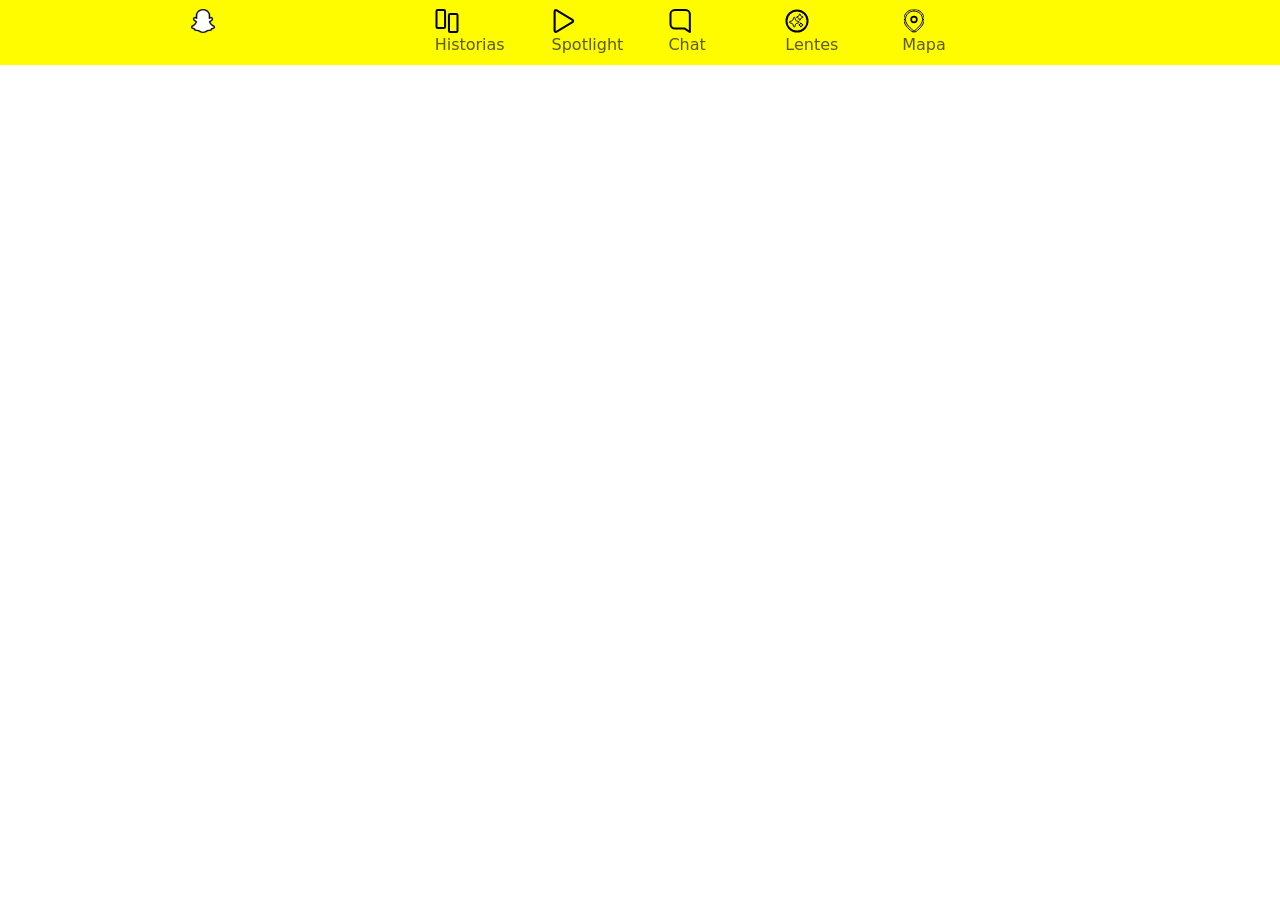
==== snatchap/index.html @ 935321ee "imagenes" ====
<!doctype html>
<html lang="es">

<head>
    <meta charset="utf-8">
    <meta name="viewport" content="width=device-width, initial-scale=1">
    <title>Snapchat - The fastest way to share a moment!</title>
    <link href="https://cdn.jsdelivr.net/npm/bootstrap@5.3.0-alpha1/dist/css/bootstrap.min.css" rel="stylesheet" integrity="sha384-GLhlTQ8iRABdZLl6O3oVMWSktQOp6b7In1Zl3/Jr59b6EGGoI1aFkw7cmDA6j6gD" crossorigin="anonymous">
    <link rel="stylesheet" href="assets/css/estilo.css">
</head>

<body>
    <!-- <div class="container"> -->
        <div class="row">
            <ul class="nav" style="background-color: #fffc00">
                <li class="nav-item col-4 justify-content-center">
                    <div style="background-color: #fffc00;" class="d-flex justify-content-center align-content-center w-100px h-100% ">
                        <a class="nav-link disabled" aria-current="page" href="#">
                        <img src="assets/img/logo_snapchat.svg" width="24" height="24" class="logo">
                </a>
            </div>
                </li>
                <div class="row">
                    <li class="nav-item col-2">
                        <a class="nav-link disabled " href="#">
                          <img src="assets/img/icono_historias.svg" class="historia" width="24" height="24">
                        Historias</a>
                      </li>
                      <li class="nav-item col-2">
                        <a class="nav-link disabled" href="#">
                          <img src="assets/img/icono_spotlight.svg" width="24" height="24">
                        Spotlight</a>
                      </li>
                      <li class="nav-item col-2">
                        <a class="nav-link disabled">
                          <img src="assets/img/icono_chat.svg" width="24" height="24">
                        Chat</a>
                      </li>
                      <li class="nav-item col-2">
                          <a class="nav-link disabled">
                              <img src="assets/img/icono_lentes.svg" width="24" height="24" >
                          Lentes</a>
                        </li>
                        <li class="nav-item col-2">
                          <a class="nav-link disabled">
                              <img src="assets/img/icono_mapa.svg" width="24" height="24">
                          Mapa</a>

                </div>
                </li>
              </ul>
        </div>
    </div>
    
    
        <div class="container bg-body #fffc00">

        </div>
      
    <script src="https://cdn.jsdelivr.net/npm/bootstrap@5.3.0-alpha1/dist/js/bootstrap.bundle.min.js" integrity="sha384-w76AqPfDkMBDXo30jS1Sgez6pr3x5MlQ1ZAGC+nuZB+EYdgRZgiwxhTBTkF7CXvN" crossorigin="anonymous"></script>
</body>

</html>
---- snatchap/assets/css/estilo.css ----
.color1 {
    background-color: rgb(179, 255, 0);
    height: 100px;
}

.color2 {
    background-color: rgb(233, 24, 17);
    height: 100px;
}

.color3 {
    background-color: rgb(0, 255, 21);
    height: 100px;
}

.color4 {
    background-color: rgb(255, 0, 179);
    height: 100px;
}

.color5 {
    background-color: rgb(79, 167, 167);
    height: 100px;
}

.color6 {
    background-color: rgb(70, 148, 236);
    height: 100px;
}

.color7 {
    background-color: rgb(255, 174, 0);
    height: 100px;
}

.color8 {
    background-color: rgb(204, 0, 255);
    height: 100px;
}

.color9 {
    background-color: rgb(182, 72, 132);
    height: 100px;
}

.color10 {
    background-color: rgb(167, 235, 128);
    height: 100px;
}

.color11 {
    background-color: rgb(219, 135, 86);
    height: 100px;
}

.color12 {
    background-color: rgb(50, 16, 247);
    height: 100px;
}

.color13 {
    background-color: rgb(163, 163, 163);
    height: 100px;
}
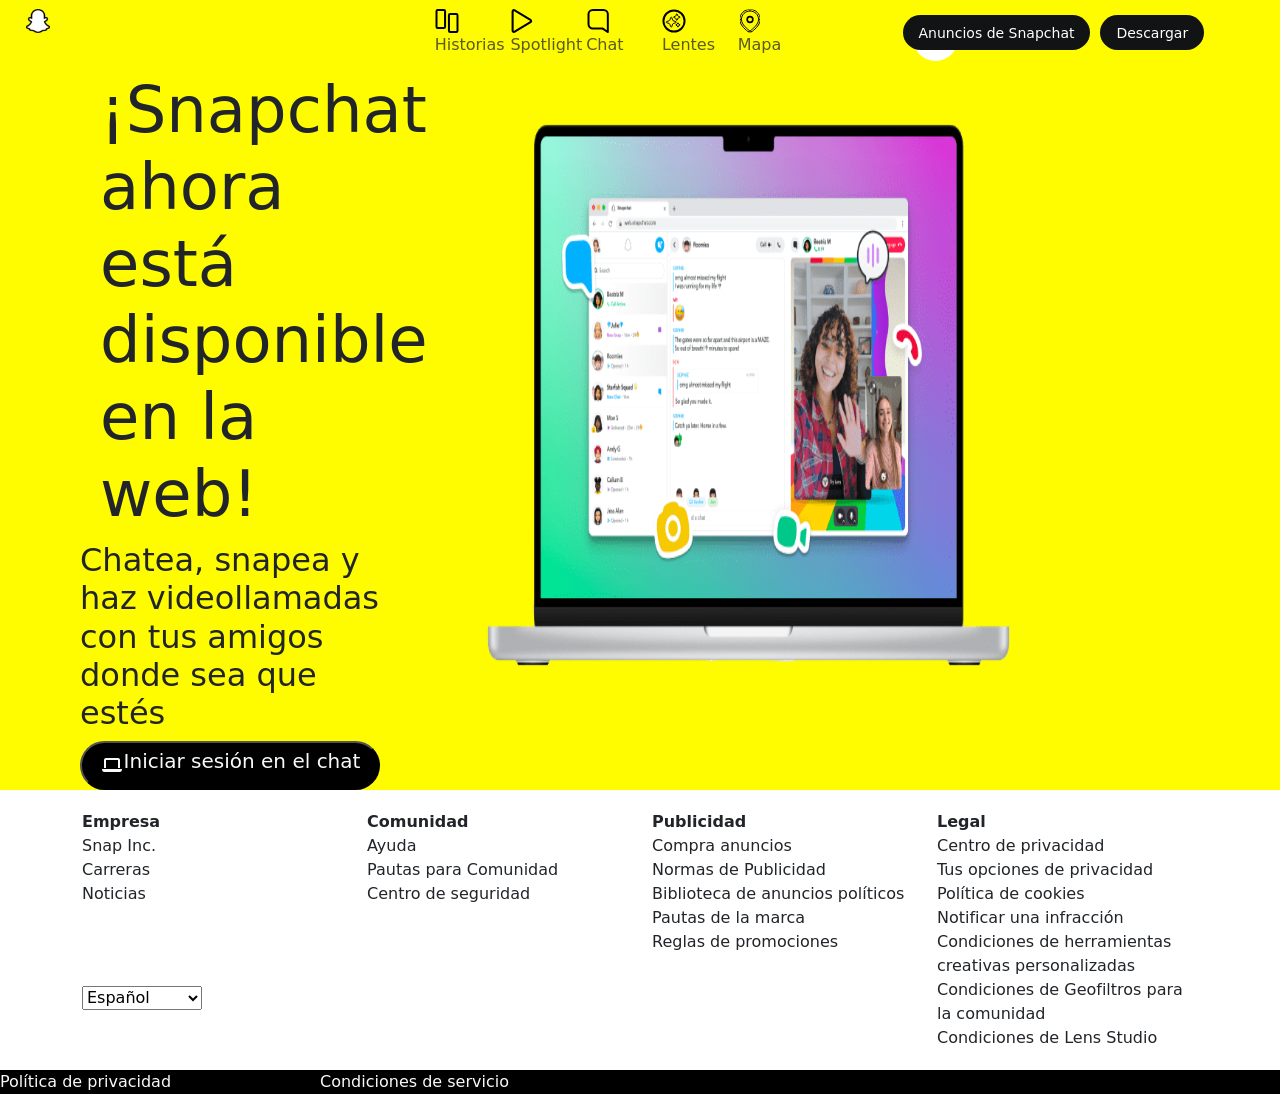
==== commit 905dd674: "taller logica" ====
--- a/snatchap/index.html
+++ b/snatchap/index.html
@@ -4,6 +4,8 @@
 <head>
     <meta charset="utf-8">
     <meta name="viewport" content="width=device-width, initial-scale=1">
+    <link rel="icon" href="assets/img/favicon.ico">
+    <link rel="stylesheet" href="https://cdnjs.cloudflare.com/ajax/libs/font-awesome/6.3.0/css/all.min.css" integrity="sha512-SzlrxWUlpfuzQ+pcUCosxcglQRNAq/DZjVsC0lE40xsADsfeQoEypE+enwcOiGjk/bSuGGKHEyjSoQ1zVisanQ==" crossorigin="anonymous" referrerpolicy="no-referrer" />
     <title>Snapchat - The fastest way to share a moment!</title>
     <link href="https://cdn.jsdelivr.net/npm/bootstrap@5.3.0-alpha1/dist/css/bootstrap.min.css" rel="stylesheet" integrity="sha384-GLhlTQ8iRABdZLl6O3oVMWSktQOp6b7In1Zl3/Jr59b6EGGoI1aFkw7cmDA6j6gD" crossorigin="anonymous">
     <link rel="stylesheet" href="assets/css/estilo.css">
@@ -11,16 +13,17 @@
 
 <body>
     <!-- <div class="container"> -->
-        <div class="row">
+        <div class="row" style="height: 72px;">
             <ul class="nav" style="background-color: #fffc00">
                 <li class="nav-item col-4 justify-content-center">
-                    <div style="background-color: #fffc00;" class="d-flex justify-content-center align-content-center w-100px h-100% ">
+                    <div style="background-color: #fffc00;" class="logo1 d-flex justify-content-center align-content-center">
                         <a class="nav-link disabled" aria-current="page" href="#">
                         <img src="assets/img/logo_snapchat.svg" width="24" height="24" class="logo">
                 </a>
             </div>
                 </li>
-                <div class="row">
+                <div class="col-4">
+                  <div class="row">
                     <li class="nav-item col-2">
                         <a class="nav-link disabled " href="#">
                           <img src="assets/img/icono_historias.svg" class="historia" width="24" height="24">
@@ -39,24 +42,104 @@
                       <li class="nav-item col-2">
                           <a class="nav-link disabled">
                               <img src="assets/img/icono_lentes.svg" width="24" height="24" >
-                          Lentes</a>
+                          Lentes</a> 
                         </li>
                         <li class="nav-item col-2">
                           <a class="nav-link disabled">
                               <img src="assets/img/icono_mapa.svg" width="24" height="24">
                           Mapa</a>
-
+                        </li>
                 </div>
-                </li>
+                </div>
+                <div class="col-4">
+                  <div class="row">
+                    <div class="col-2 d-flex justify-content-center align-items-center" style="padding-top: 10px;">
+                      <button type="button" class="btn btn-primary" style="background-color: white; border-radius: 100%;" >
+                        <img src="assets/img/menu.svg" alt="">
+                      </button>
+                    </div>
+                    <div class="btn-group d-flex justify-content-end col-8" role="group" aria-label="Basic example">
+                      <button type="button" class="btn1 btn-primary col-7">Anuncios de Snapchat</button>
+                      <button type="button" class="btn2 btn-primary col-3">Descargar</button>
+                    </div>
+                  </div>
+                </div>
               </ul>
+              
         </div>
     </div>
     
     
-        <div class="container bg-body #fffc00">
-
+        <div class="d-grid h-100hv d-flex justify-content-center align-content-center" style="background-color: #fffc00;">
+          <div class="row">
+            <div class="col-4 " >
+              <h1 class="titulo col-lg-12 " style="font-size: 64px; padding-left: 100px;">¡Snapchat ahora está disponible en la web!</h1>
+              <h2 style="margin-left: 80px;">Chatea, snapea y haz videollamadas con tus amigos donde sea que estés</h2>
+              <button type="button" class="btn3 btn-primary bg-black text-light d-flex"><i class="fa-solid fa-laptop" style="height: 17px; width: 24px;"></i><h3 class="iniciar">Iniciar sesión en el chat</h3>
+              </button>
+            </div>
+            <div class="col-6 d-flex justify-content-center align-content-center " style="50vw" >
+              <img src="assets/img/laptop-asset.png" style="height: 90%;" width="100%">
+            </div>
+          </div>
         </div>
       
+        <footer>
+          <div class="container">
+          <div class="row">
+            <div class="col-3 d-flex justify-content-center align-content-center flex-md-column fw-bold" style=" padding-top: 20px;">Empresa
+              <a href="#" style="text-decoration: none;"class="fw-normal text-dark">Snap Inc.</a>
+              <a href="#" style="text-decoration: none;"class="fw-normal text-dark">Carreras</a>
+              <a href="#" style="text-decoration: none;"class="fw-normal text-dark">Noticias</a>
+              <div class="d-flex justify-content-start align-content-end h-100 w-100">
+                <select name="" id="" style="    margin-top: 80px;
+                display: flex;
+                height: 24px;
+                width: 120px;">
+                  <option value="1">Español</option>
+                  <option value="2"></option>
+                  <option value="3"></option>
+                  <option value="4"></option>
+                  <option value="5"></option>
+                  <option value="6"></option>
+                  <option value="7"></option>
+                  <option value="8"></option>
+                </select>
+              </div>
+            </div>
+            <div class="col-3 d-flex justify-content-center align-content-start flex-md-column h-100 fw-bold" style="padding-top: 20px;">Comunidad
+              <a href="#"style="text-decoration: none;"class="fw-normal text-dark">Ayuda</a>
+              <a href="#"style="text-decoration: none;"class="fw-normal text-dark">Pautas para Comunidad</a>
+              <a href="#"style="text-decoration: none;"class="fw-normal text-dark">Centro de seguridad</a>
+            </div>
+            <div class="col-3 d-flex justify-content-center align-content-center flex-md-column h-100 fw-bold" style="padding-top: 20px;">Publicidad
+              <a href="#"style="text-decoration: none;"class="fw-normal text-dark">Compra anuncios</a>
+              <a href="#"style="text-decoration: none;"class="fw-normal text-dark">Normas de Publicidad</a>
+              <a href="#"style="text-decoration: none;"class="fw-normal text-dark">Biblioteca de anuncios políticos</a>
+              <a href="#"style="text-decoration: none;"class="fw-normal text-dark">Pautas de la marca</a>
+              <a href="#"style="text-decoration: none;"class="fw-normal text-dark">Reglas de promociones</a>
+            </div>
+            <div class="col-3 d-flex justify-content-center align-content-center flex-md-column h-100 fw-bold" style="padding-top: 20px; padding-bottom: 20px;" >Legal
+              <a href="#"style="text-decoration: none;"class="fw-normal text-dark">Centro de privacidad</a>
+              <a href="#"style="text-decoration: none;"class="fw-normal text-dark">Tus opciones de privacidad</a>
+              <a href="#"style="text-decoration: none;"class="fw-normal text-dark">Política de cookies</a>
+              <a href="#"style="text-decoration: none;"class="fw-normal text-dark">Notificar una infracción</a>
+              <a href="#"style="text-decoration: none;"class="fw-normal text-dark">Condiciones de herramientas creativas personalizadas</a>
+              <a href="#"style="text-decoration: none;"class="fw-normal text-dark">Condiciones de Geofiltros para la comunidad</a>
+              <a href="#"style="text-decoration: none;"class="fw-normal text-dark">Condiciones de Lens Studio</a>
+            </div>
+          </div>
+        </div>
+        </footer>
+       <div class=" ">
+        <div class="row bg-black d-flex flex-row ">
+          <div class="d-flex flex-row row">
+            <a href="#" class="col-3 d-flex justify-content-start text-light" style="text-decoration: none;">Política de privacidad</a> 
+            <a href="#" class="col-3 text-light" style="text-decoration: none;">Condiciones de servicio</a></div>
+        </div>
+        <div class=""></div>
+
+       </div>
     <script src="https://cdn.jsdelivr.net/npm/bootstrap@5.3.0-alpha1/dist/js/bootstrap.bundle.min.js" integrity="sha384-w76AqPfDkMBDXo30jS1Sgez6pr3x5MlQ1ZAGC+nuZB+EYdgRZgiwxhTBTkF7CXvN" crossorigin="anonymous"></script>
 </body>
 
--- a/snatchap/assets/css/estilo.css
+++ b/snatchap/assets/css/estilo.css
@@ -1,64 +1,77 @@
-.color1 {
-    background-color: rgb(179, 255, 0);
-    height: 100px;
+.logo1{
+    width: 100px;
+    height: 100%;
 }
 
-.color2 {
-    background-color: rgb(233, 24, 17);
-    height: 100px;
+.btn{
+    width: 45px;
+    height: 45px;
+    display: flex;
+    justify-content: center;
+    align-items: center;
+    border: none;
+    margin-top: 6px;
+    translate: 60px;
 }
 
-.color3 {
-    background-color: rgb(0, 255, 21);
-    height: 100px;
+.btn1{
+    width: 50%;
+    height: 35px;
+    background-color: #121314;
+    color: white;
+    border-radius: 10px;
+    display: flex;
+    align-items: center;
+    justify-content: center;
+    padding: 8px 16px;
+    border-radius: 100px;
+    border: 0;
+    width: fit-content;
+    font-family: inherit;
+    font-style: normal;
+    font-weight: 500;
+    font-size: 14px;
+    line-height: 16px;
+    margin-top: 15px;
+    
 }
 
-.color4 {
-    background-color: rgb(255, 0, 179);
-    height: 100px;
+.btn2{
+    background-color:#121314;
+    color: white;
+    border-radius: 10px;
+    margin-left: 10px;
+    display: flex;
+    align-items: center;
+    justify-content: center;
+    padding: 8px 16px;
+    border-radius: 100px;
+    border: 0;
+    width: fit-content;
+    font-family: inherit;
+    font-style: normal;
+    font-weight: 500;
+    font-size: 14px;
+    line-height: 16px;
+    margin-top: 15px;
+    height: 35px;
 }
 
-.color5 {
-    background-color: rgb(79, 167, 167);
-    height: 100px;
+.titulo{
+    font-weight: 500;
+    align-items: center;
+    display: flex;
 }
 
-.color6 {
-    background-color: rgb(70, 148, 236);
-    height: 100px;
+.btn3{
+    border-radius: 100px;
+    height: 49px;
+    width: 300px;
+    justify-content: center;
+    align-items: center;
+    margin-left: 80px;
+    }
+
+.iniciar{
+    font-size: 20px;
 }
-
-.color7 {
-    background-color: rgb(255, 174, 0);
-    height: 100px;
-}
-
-.color8 {
-    background-color: rgb(204, 0, 255);
-    height: 100px;
-}
-
-.color9 {
-    background-color: rgb(182, 72, 132);
-    height: 100px;
-}
-
-.color10 {
-    background-color: rgb(167, 235, 128);
-    height: 100px;
-}
-
-.color11 {
-    background-color: rgb(219, 135, 86);
-    height: 100px;
-}
-
-.color12 {
-    background-color: rgb(50, 16, 247);
-    height: 100px;
-}
-
-.color13 {
-    background-color: rgb(163, 163, 163);
-    height: 100px;
-}
